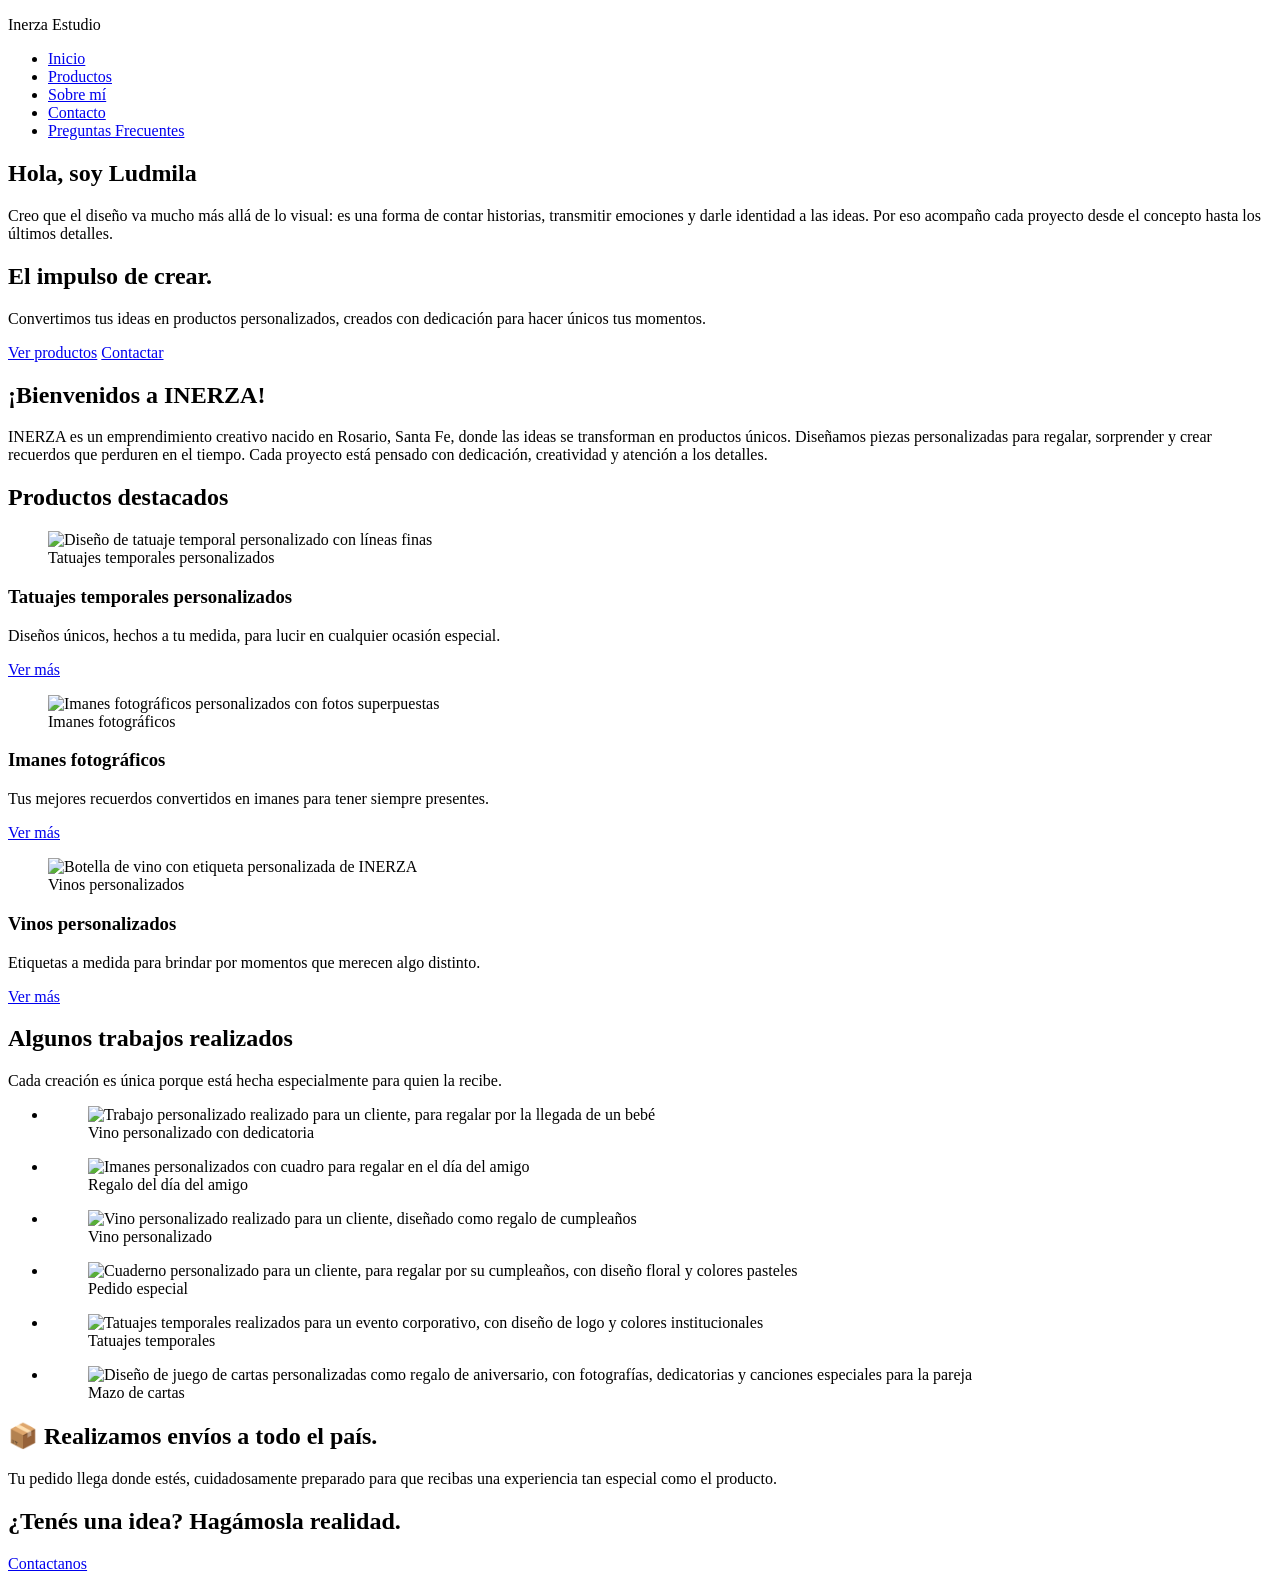
==== index.html @ 44decc6d "publicar en github" ====
<!DOCTYPE html>
<html lang="es">
<head>
  <meta charset="UTF-8">
  <meta name="viewport" content="width=device-width, initial-scale=1.0">
  <title>Inerza Estudio | Contacto</title>
  <meta name="description" content="Formas de contactar a Inerza Estudio.">
</head>
<body>

  <header>
    <p class="logo">Inerza Estudio</p>
    <nav>
      <ul>
        <li><a href="index.html">Inicio</a></li>
       <li><a href="pages/Productos.html">Productos</a></li>
       <li><a href="pages/Sobre mi.html">Sobre mí</a></li>
       <li><a href="pages/Contacto.html">Contacto</a></li>
      <li><a href="pages/Preguntas Frecuentes.html">Preguntas Frecuentes</a></li>
      </ul>
    </nav>
  </header>

  <main>

    <section id="presentación">
      <h1>Hola, soy Ludmila</h1>
      <p>Creo que el diseño va mucho más allá de lo visual: es una forma de contar historias, transmitir emociones y darle identidad a las ideas. Por eso acompaño cada proyecto desde el concepto hasta los últimos detalles.</p>
    </section>

   
  <!-- HERO -->
  <section id="hero">
    <h1>El impulso de crear.</h1>
    <p>Convertimos tus ideas en productos personalizados, creados con dedicación para hacer únicos tus momentos.</p>
    <a href="pages/productos.html">Ver productos</a>
    <a href="pages/contacto.html">Contactar</a>
  </section>
 
  <!-- BIENVENIDA -->
  <section id="bienvenida">
    <h2>¡Bienvenidos a INERZA!</h2>
    <p>INERZA es un emprendimiento creativo nacido en Rosario, Santa Fe, donde las ideas se transforman en productos únicos. Diseñamos piezas personalizadas para regalar, sorprender y crear recuerdos que perduren en el tiempo. Cada proyecto está pensado con dedicación, creatividad y atención a los detalles.</p>
  </section>
 
  <!-- PRODUCTOS DESTACADOS -->
  <section id="productos">
    <h2>Productos destacados</h2>
 
    <article>
      <figure>
        <img src="assets/img/producto-tatuajes.svg" alt="Diseño de tatuaje temporal personalizado con líneas finas">
        <figcaption>Tatuajes temporales personalizados</figcaption>
      </figure>
      <h3>Tatuajes temporales personalizados</h3>
      <p>Diseños únicos, hechos a tu medida, para lucir en cualquier ocasión especial.</p>
      <a href="pages/productos.html#tatuajes">Ver más</a>
    </article>
 
    <article>
      <figure>
        <img src="assets/img/producto-imanes.svg" alt="Imanes fotográficos personalizados con fotos superpuestas">
        <figcaption>Imanes fotográficos</figcaption>
      </figure>
      <h3>Imanes fotográficos</h3>
      <p>Tus mejores recuerdos convertidos en imanes para tener siempre presentes.</p>
      <a href="pages/productos.html#imanes">Ver más</a>
    </article>
 
    <article>
      <figure>
        <img src="assets/img/producto-vinos.svg" alt="Botella de vino con etiqueta personalizada de INERZA">
        <figcaption>Vinos personalizados</figcaption>
      </figure>
      <h3>Vinos personalizados</h3>
      <p>Etiquetas a medida para brindar por momentos que merecen algo distinto.</p>
      <a href="pages/productos.html#vinos">Ver más</a>
    </article>
  </section>
 
  <!-- TRABAJOS PERSONALIZADOS -->
  <section id="trabajos">
    <h2>Algunos trabajos realizados</h2>
    <p>Cada creación es única porque está hecha especialmente para quien la recibe.</p>
 
    <ul>
      <li>
        <figure>
          <img src="assets/img/trabajo-1.svg" alt="Trabajo personalizado realizado para un cliente, para regalar por la llegada de un bebé">
          <figcaption>Vino personalizado con dedicatoria</figcaption>
        </figure>
      </li>
      <li>
        <figure>
          <img src="assets/img/trabajo-2.svg" alt="Imanes personalizados con cuadro para regalar en el día del amigo">
          <figcaption>Regalo del día del amigo</figcaption>
        </figure>
      </li>
      <li>
        <figure>
          <img src="assets/img/trabajo-3.svg" alt="Vino personalizado realizado para un cliente, diseñado como regalo de cumpleaños">
          <figcaption>Vino personalizado</figcaption>
        </figure>
      </li>
      <li>
        <figure>
          <img src="assets/img/trabajo-4.svg" alt="Cuaderno personalizado para un cliente, para regalar por su cumpleaños, con diseño floral y colores pasteles">
          <figcaption>Pedido especial</figcaption>
        </figure>
      </li>
      <li>
        <figure>
          <img src="assets/img/trabajo-5.svg" alt="Tatuajes temporales realizados para un evento corporativo, con diseño de logo y colores institucionales">
          <figcaption>Tatuajes temporales</figcaption>
        </figure>
      </li>
      <li>
        <figure>
          <img src="assets/img/trabajo-6.svg" alt="Diseño de juego de cartas personalizadas como regalo de aniversario, con fotografías, dedicatorias y canciones especiales para la pareja">
          <figcaption>Mazo de cartas</figcaption>
        </figure>
      </li>
    </ul>
  </section>
 
  <!-- ENVIOS -->
  <section id="envios">
    <h2>📦 Realizamos envíos a todo el país.</h2>
    <p>Tu pedido llega donde estés, cuidadosamente preparado para que recibas una experiencia tan especial como el producto.</p>
  </section>
 
  <!-- LLAMADO A LA ACCION -->
  <section id="cta">
    <h2>¿Tenés una idea? Hagámosla realidad.</h2>
    <a href="./Contacto.html">Contactanos</a>
  </section>
 
</main>
 
  </footer>

</body>
</html>
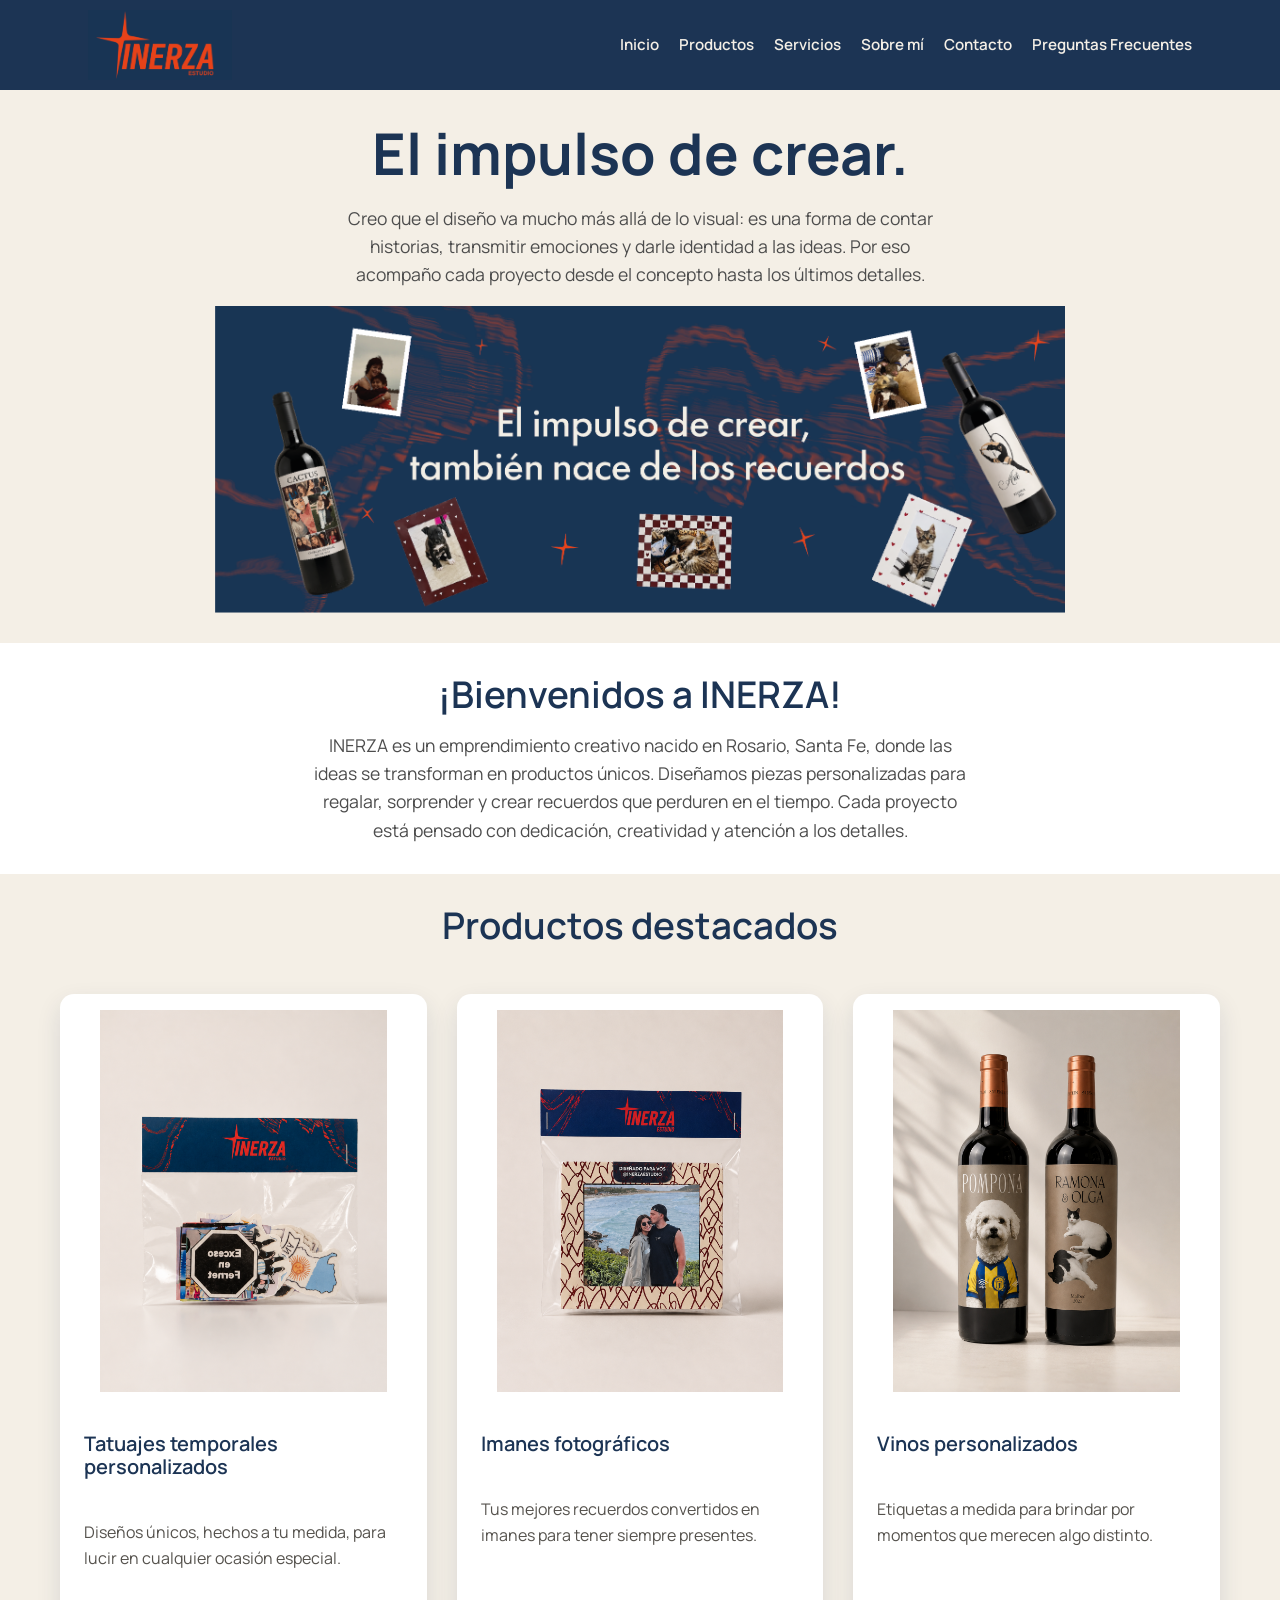
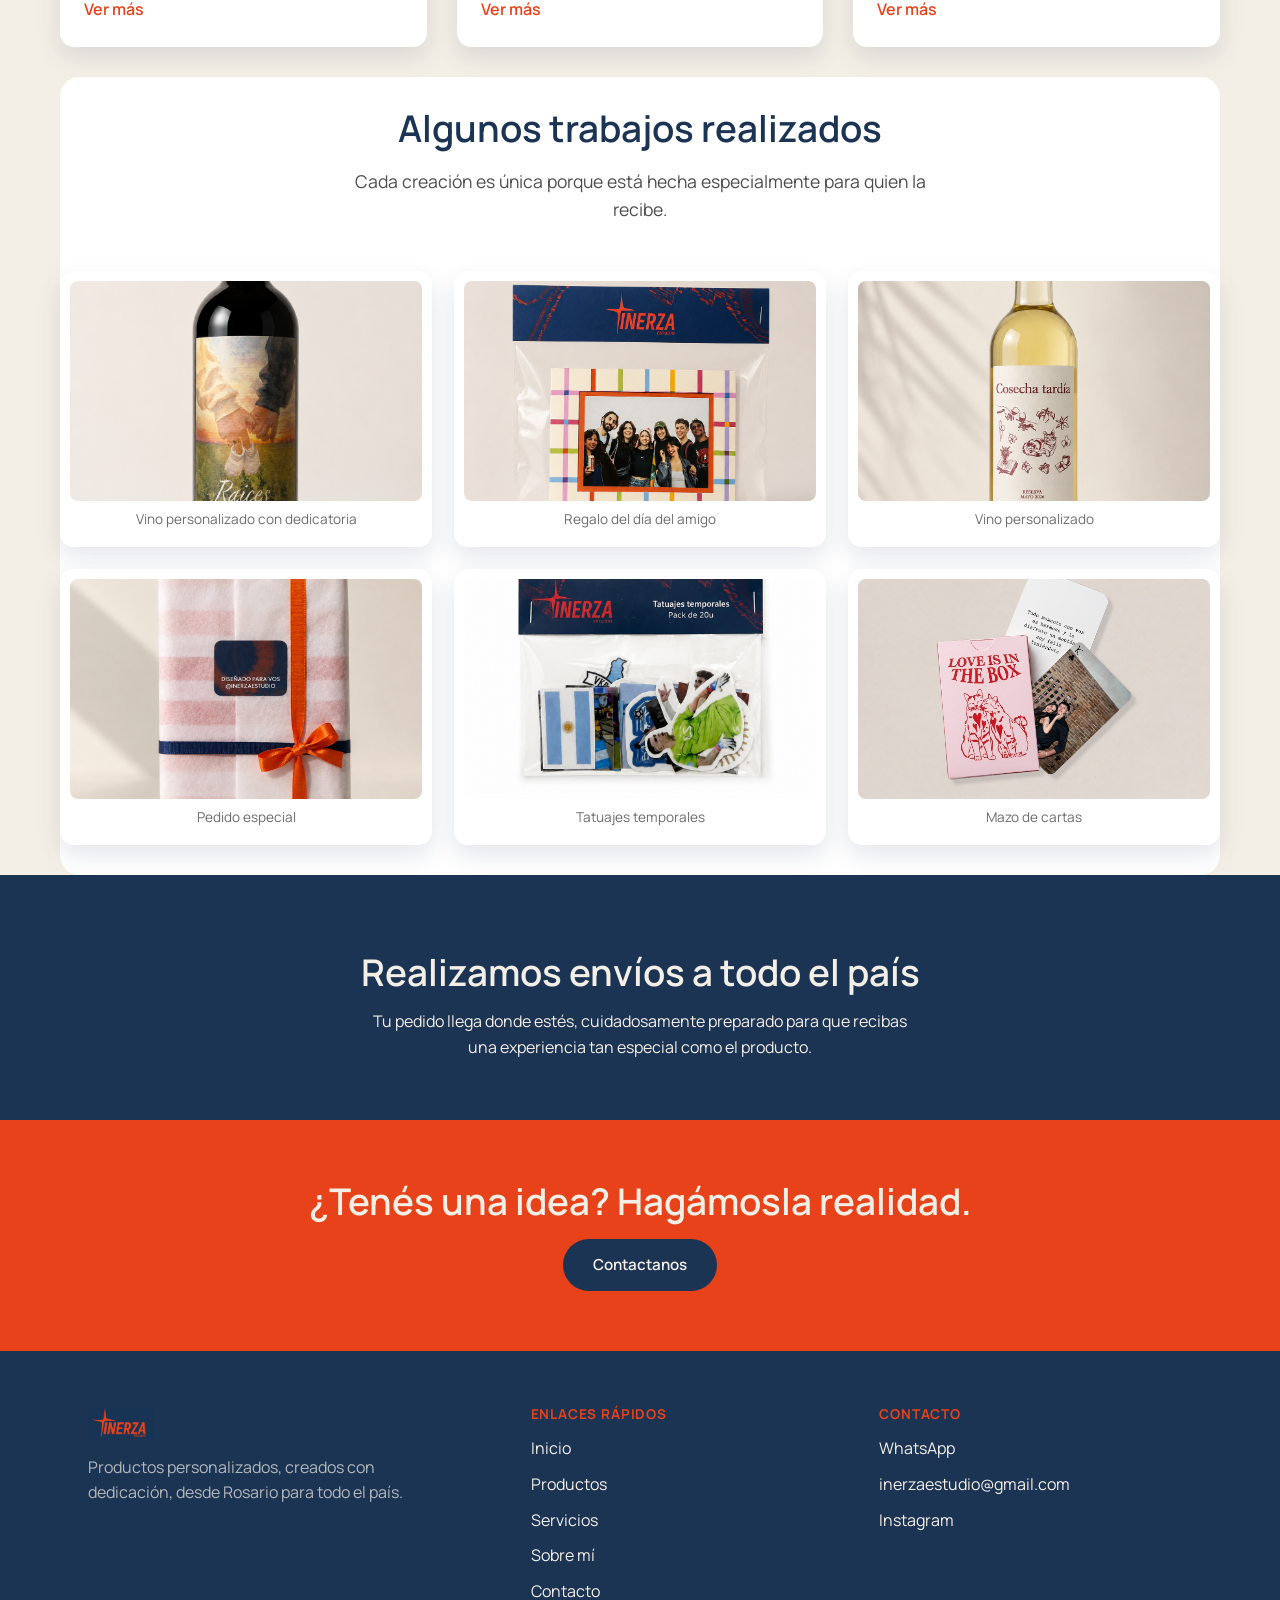
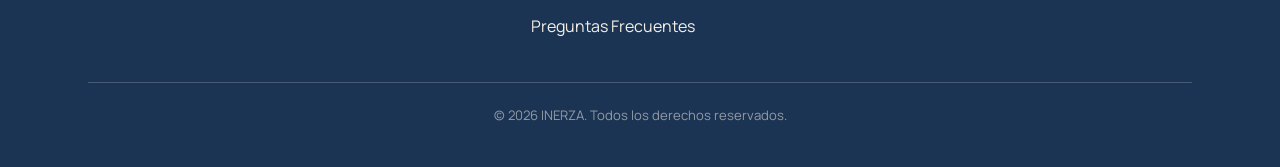
==== commit b4ccc697: "Publicar en GitHub" ====
--- a/index.html
+++ b/index.html
@@ -3,140 +3,194 @@
 <head>
   <meta charset="UTF-8">
   <meta name="viewport" content="width=device-width, initial-scale=1.0">
-  <title>Inerza Estudio | Contacto</title>
-  <meta name="description" content="Formas de contactar a Inerza Estudio.">
+  <title>INERZA | Inicio</title>
+  <meta name="description" content="INERZA Estudio: tatuajes temporales, imanes fotográficos y vinos personalizados, hechos a medida desde Rosario para todo el país.">
+  <link rel="stylesheet" href="styles/styles.css">
 </head>
 <body>
 
-  <header>
-    <p class="logo">Inerza Estudio</p>
-    <nav>
-      <ul>
-        <li><a href="index.html">Inicio</a></li>
-       <li><a href="pages/Productos.html">Productos</a></li>
-       <li><a href="pages/Sobre mi.html">Sobre mí</a></li>
-       <li><a href="pages/Contacto.html">Contacto</a></li>
-      <li><a href="pages/Preguntas Frecuentes.html">Preguntas Frecuentes</a></li>
-      </ul>
-    </nav>
+  <header class="encabezado">
+    <div class="envolvente">
+      <a href="index.html" class="logo">
+        <img src="assets/img/logo-inerza.png" alt="INERZA Estudio">
+      </a>
+
+      <nav class="nav-principal">
+        <ul>
+          <li><a href="index.html">Inicio</a></li>
+          <li><a href="pages/productos.html">Productos</a></li>
+          <li><a href="pages/servicios.html">Servicios</a></li>
+          <li><a href="pages/sobre-mi.html">Sobre mí</a></li>
+          <li><a href="pages/contacto.html">Contacto</a></li>
+          <li><a href="pages/preguntas-frecuentes.html">Preguntas Frecuentes</a></li>
+        </ul>
+      </nav>
+    </div>
   </header>
 
   <main>
 
-    <section id="presentación">
-      <h1>Hola, soy Ludmila</h1>
-      <p>Creo que el diseño va mucho más allá de lo visual: es una forma de contar historias, transmitir emociones y darle identidad a las ideas. Por eso acompaño cada proyecto desde el concepto hasta los últimos detalles.</p>
+    <!-- HERO -->
+    <section class="hero envolvente">
+      <h1 class="titulo-h1">El impulso de crear.</h1>
+      <p class="subtitulo">Creo que el diseño va mucho más allá de lo visual: es una forma de contar historias, transmitir emociones y darle identidad a las ideas. Por eso acompaño cada proyecto desde el concepto hasta los últimos detalles.</p>
+
+      <figure>
+        <img src="assets/img/banner-inerza.png" alt="Banner de INERZA Estudio, con ilustración de una mujer creativa y colorida">
+       
+      </figure>
     </section>
 
-   
-  <!-- HERO -->
-  <section id="hero">
-    <h1>El impulso de crear.</h1>
-    <p>Convertimos tus ideas en productos personalizados, creados con dedicación para hacer únicos tus momentos.</p>
-    <a href="pages/productos.html">Ver productos</a>
-    <a href="pages/contacto.html">Contactar</a>
-  </section>
- 
-  <!-- BIENVENIDA -->
-  <section id="bienvenida">
-    <h2>¡Bienvenidos a INERZA!</h2>
-    <p>INERZA es un emprendimiento creativo nacido en Rosario, Santa Fe, donde las ideas se transforman en productos únicos. Diseñamos piezas personalizadas para regalar, sorprender y crear recuerdos que perduren en el tiempo. Cada proyecto está pensado con dedicación, creatividad y atención a los detalles.</p>
-  </section>
- 
-  <!-- PRODUCTOS DESTACADOS -->
-  <section id="productos">
-    <h2>Productos destacados</h2>
- 
-    <article>
-      <figure>
-        <img src="assets/img/producto-tatuajes.svg" alt="Diseño de tatuaje temporal personalizado con líneas finas">
-        <figcaption>Tatuajes temporales personalizados</figcaption>
-      </figure>
-      <h3>Tatuajes temporales personalizados</h3>
-      <p>Diseños únicos, hechos a tu medida, para lucir en cualquier ocasión especial.</p>
-      <a href="pages/productos.html#tatuajes">Ver más</a>
-    </article>
- 
-    <article>
-      <figure>
-        <img src="assets/img/producto-imanes.svg" alt="Imanes fotográficos personalizados con fotos superpuestas">
-        <figcaption>Imanes fotográficos</figcaption>
-      </figure>
-      <h3>Imanes fotográficos</h3>
-      <p>Tus mejores recuerdos convertidos en imanes para tener siempre presentes.</p>
-      <a href="pages/productos.html#imanes">Ver más</a>
-    </article>
- 
-    <article>
-      <figure>
-        <img src="assets/img/producto-vinos.svg" alt="Botella de vino con etiqueta personalizada de INERZA">
-        <figcaption>Vinos personalizados</figcaption>
-      </figure>
-      <h3>Vinos personalizados</h3>
-      <p>Etiquetas a medida para brindar por momentos que merecen algo distinto.</p>
-      <a href="pages/productos.html#vinos">Ver más</a>
-    </article>
-  </section>
- 
-  <!-- TRABAJOS PERSONALIZADOS -->
-  <section id="trabajos">
-    <h2>Algunos trabajos realizados</h2>
-    <p>Cada creación es única porque está hecha especialmente para quien la recibe.</p>
- 
-    <ul>
-      <li>
-        <figure>
-          <img src="assets/img/trabajo-1.svg" alt="Trabajo personalizado realizado para un cliente, para regalar por la llegada de un bebé">
-          <figcaption>Vino personalizado con dedicatoria</figcaption>
-        </figure>
-      </li>
-      <li>
-        <figure>
-          <img src="assets/img/trabajo-2.svg" alt="Imanes personalizados con cuadro para regalar en el día del amigo">
-          <figcaption>Regalo del día del amigo</figcaption>
-        </figure>
-      </li>
-      <li>
-        <figure>
-          <img src="assets/img/trabajo-3.svg" alt="Vino personalizado realizado para un cliente, diseñado como regalo de cumpleaños">
-          <figcaption>Vino personalizado</figcaption>
-        </figure>
-      </li>
-      <li>
-        <figure>
-          <img src="assets/img/trabajo-4.svg" alt="Cuaderno personalizado para un cliente, para regalar por su cumpleaños, con diseño floral y colores pasteles">
-          <figcaption>Pedido especial</figcaption>
-        </figure>
-      </li>
-      <li>
-        <figure>
-          <img src="assets/img/trabajo-5.svg" alt="Tatuajes temporales realizados para un evento corporativo, con diseño de logo y colores institucionales">
-          <figcaption>Tatuajes temporales</figcaption>
-        </figure>
-      </li>
-      <li>
-        <figure>
-          <img src="assets/img/trabajo-6.svg" alt="Diseño de juego de cartas personalizadas como regalo de aniversario, con fotografías, dedicatorias y canciones especiales para la pareja">
-          <figcaption>Mazo de cartas</figcaption>
-        </figure>
-      </li>
-    </ul>
-  </section>
- 
-  <!-- ENVIOS -->
-  <section id="envios">
-    <h2>📦 Realizamos envíos a todo el país.</h2>
-    <p>Tu pedido llega donde estés, cuidadosamente preparado para que recibas una experiencia tan especial como el producto.</p>
-  </section>
- 
-  <!-- LLAMADO A LA ACCION -->
-  <section id="cta">
-    <h2>¿Tenés una idea? Hagámosla realidad.</h2>
-    <a href="./Contacto.html">Contactanos</a>
-  </section>
- 
-</main>
- 
+    <!-- BIENVENIDA -->
+    <section class="bienvenida">
+      <div class="envolvente">
+        <h2 class="titulo-h2">¡Bienvenidos a INERZA!</h2>
+        <p class="subtitulo">INERZA es un emprendimiento creativo nacido en Rosario, Santa Fe, donde las ideas se transforman en productos únicos. Diseñamos piezas personalizadas para regalar, sorprender y crear recuerdos que perduren en el tiempo. Cada proyecto está pensado con dedicación, creatividad y atención a los detalles.</p>
+      </div>
+    </section>
+
+    <!-- PRODUCTOS DESTACADOS -->
+    <section class="seccion envolvente">
+      <div class="seccion__encabezado">
+        <h2 class="titulo-h2">Productos destacados</h2>
+      </div>
+
+      <div class="tarjetas">
+        <article class="tarjeta">
+          <figure>
+            <img src="assets/img/producto-tatuajes.png" alt="Diseño de tatuaje temporal personalizado con líneas finas">
+          </figure>
+          <div class="tarjeta__cuerpo">
+            <h3 class="titulo-h3">Tatuajes temporales personalizados</h3>
+            <p>Diseños únicos, hechos a tu medida, para lucir en cualquier ocasión especial.</p>
+            <a href="pages/productos.html#tatuajes" class="enlace-vermas">Ver más</a>
+          </div>
+        </article>
+
+        <article class="tarjeta">
+          <figure>
+            <img src="assets/img/producto-imanes.png" alt="Imanes fotográficos personalizados con fotos superpuestas">
+          </figure>
+          <div class="tarjeta__cuerpo">
+            <h3 class="titulo-h3">Imanes fotográficos</h3>
+            <p>Tus mejores recuerdos convertidos en imanes para tener siempre presentes.</p>
+            <a href="pages/productos.html#imanes" class="enlace-vermas">Ver más</a>
+          </div>
+        </article>
+
+        <article class="tarjeta">
+          <figure>
+            <img src="assets/img/producto-vinos.png" alt="Botella de vino con etiqueta personalizada de INERZA">
+          </figure>
+          <div class="tarjeta__cuerpo">
+            <h3 class="titulo-h3">Vinos personalizados</h3>
+            <p>Etiquetas a medida para brindar por momentos que merecen algo distinto.</p>
+            <a href="pages/productos.html#vinos" class="enlace-vermas">Ver más</a>
+          </div>
+        </article>
+      </div>
+    </section>
+
+    <!-- TRABAJOS PERSONALIZADOS -->
+    <section class="seccion envolvente seccion--clara">
+      <div class="seccion__encabezado">
+        <h2 class="titulo-h2">Algunos trabajos realizados</h2>
+        <p class="subtitulo">Cada creación es única porque está hecha especialmente para quien la recibe.</p>
+      </div>
+
+      <ul class="galeria">
+        <li>
+          <figure>
+            <img src="assets/img/trabajo-1.png" alt="Trabajo personalizado realizado para un cliente, para regalar por la llegada de un bebé">
+            <figcaption>Vino personalizado con dedicatoria</figcaption>
+          </figure>
+        </li>
+        <li>
+          <figure>
+            <img src="assets/img/trabajo-2.png" alt="Imanes personalizados con cuadro para regalar en el día del amigo">
+            <figcaption>Regalo del día del amigo</figcaption>
+          </figure>
+        </li>
+        <li>
+          <figure>
+            <img src="assets/img/trabajo-3.png" alt="Vino personalizado realizado para un cliente, diseñado como regalo de cumpleaños">
+            <figcaption>Vino personalizado</figcaption>
+          </figure>
+        </li>
+        <li>
+          <figure>
+            <img src="assets/img/trabajo-4.png" alt="Cuaderno personalizado para un cliente, para regalar por su cumpleaños, con diseño floral y colores pasteles">
+            <figcaption>Pedido especial</figcaption>
+          </figure>
+        </li>
+        <li>
+          <figure>
+            <img src="assets/img/trabajo-5.png" alt="Tatuajes temporales realizados para un cumpleaños">
+            <figcaption>Tatuajes temporales</figcaption>
+          </figure>
+        </li>
+        <li>
+          <figure>
+            <img src="assets/img/trabajo-6.png" alt="Diseño de juego de cartas personalizadas como regalo de aniversario, con fotografías, dedicatorias y canciones especiales para la pareja">
+            <figcaption>Mazo de cartas</figcaption>
+          </figure>
+        </li>
+      </ul>
+    </section>
+
+    <!-- ENVIOS -->
+    <section class="franja franja--primaria">
+      <div class="envolvente">
+        <img class="icono-franja" src="assets/img/icon-envio.png" alt="">
+        <h2 class="titulo-h2">Realizamos envíos a todo el país</h2>
+        <p>Tu pedido llega donde estés, cuidadosamente preparado para que recibas una experiencia tan especial como el producto.</p>
+      </div>
+    </section>
+
+    <!-- LLAMADO A LA ACCION -->
+    <section class="franja franja--secundaria">
+      <div class="envolvente">
+        <h2 class="titulo-h2">¿Tenés una idea? Hagámosla realidad.</h2>
+        <a href="pages/contacto.html" class="boton boton-invertido">Contactanos</a>
+      </div>
+    </section>
+
+  </main>
+
+  <footer class="pie">
+    <div class="envolvente">
+      <div class="pie__grid">
+        <div>
+          <div class="pie__marca">
+            <img src="assets/img/logo-inerza.png" alt="INERZA Estudio">
+          </div>
+          <p class="pie__lema">Productos personalizados, creados con dedicación, desde Rosario para todo el país.</p>
+        </div>
+
+        <div>
+          <h3>Enlaces rápidos</h3>
+          <ul>
+            <li><a href="index.html">Inicio</a></li>
+            <li><a href="pages/productos.html">Productos</a></li>
+            <li><a href="pages/servicios.html">Servicios</a></li>
+            <li><a href="pages/sobre-mi.html">Sobre mí</a></li>
+            <li><a href="pages/contacto.html">Contacto</a></li>
+            <li><a href="pages/preguntas-frecuentes.html">Preguntas Frecuentes</a></li>
+          </ul>
+        </div>
+
+        <div>
+          <h3>Contacto</h3>
+          <ul>
+            <li><a href="https://wa.me/5493412531684" target="_blank" rel="noopener">WhatsApp</a></li>
+            <li><a href="mailto:inerzaestudio@gmail.com">inerzaestudio@gmail.com</a></li>
+            <li><a href="https://instagram.com/inerzaestudio" target="_blank" rel="noopener">Instagram</a></li>
+          </ul>
+        </div>
+      </div>
+
+      <p class="pie__copy">&copy; 2026 INERZA. Todos los derechos reservados.</p>
+    </div>
   </footer>
 
 </body>
--- a/styles/styles.css
+++ b/styles/styles.css
@@ -0,0 +1,625 @@
+/* ==========================================================================
+   INERZA — Hoja de estilos
+   Paleta: azul #1c3454 (primario) / naranja #e7421a (secundario) / crema #F4EFE6 (acento)
+   Tipografía: Manrope (variable) — pesos 400 / 600 / 700
+   ========================================================================== */
+
+@import url('https://fonts.googleapis.com/css2?family=Manrope:wght@400;600;700&display=swap');
+
+/* ==========================================================================
+   1. Variables y reset
+   ========================================================================== */
+
+:root{
+  --color-primario: #1c3454;
+  --color-secundario: #e7421a;
+  --color-acento: #F4EFE6;
+  --color-texto: #2a2a2a;
+  --color-texto-claro: #f4efe6;
+
+  --fuente-base: 'Manrope', sans-serif;
+
+  --radio: 14px;
+  --sombra: 0 10px 24px rgba(28, 52, 84, 0.12);
+  --ancho-maximo: 1160px;
+}
+
+*{
+  box-sizing: border-box;
+}
+
+body{
+  margin: 0;
+  font-family: var(--fuente-base);
+  font-weight: 400;
+  color: var(--color-texto);
+  background-color: var(--color-acento);
+  line-height: 1.6;
+}
+
+img{
+  max-width: 100%;
+  display: block;
+}
+
+a{
+  color: inherit;
+  text-decoration: none;
+}
+
+ul{
+  list-style: none;
+  margin: 0;
+  padding: 0;
+}
+
+.envolvente{
+  max-width: var(--ancho-maximo);
+  margin: 0 auto;
+  padding: 0 28px;
+}
+
+/* ==========================================================================
+   2. Tipografía / jerarquía
+   ========================================================================== */
+
+h1, h2, h3{
+  font-family: var(--fuente-base);
+  color: var(--color-primario);
+  margin: 0 0 16px;
+  line-height: 1.15;
+}
+
+.titulo-h1{
+  font-size: clamp(2.4rem, 5vw, 3.6rem);
+  font-weight: 700;
+}
+
+.titulo-h2{
+  font-size: clamp(1.7rem, 3.5vw, 2.3rem);
+  font-weight: 600;
+}
+
+.titulo-h3{
+  font-size: 1.25rem;
+  font-weight: 600;
+}
+
+.subtitulo{
+  font-size: 1.1rem;
+  font-weight: 400;
+  color: #4d4d4d;
+  max-width: 55ch;
+  margin-left: auto;
+  margin-right: auto;
+}
+
+p{
+  font-weight: 400;
+  font-size: 1rem;
+}
+
+/* ==========================================================================
+   3. Botones
+   ========================================================================== */
+
+.boton{
+  display: inline-block;
+  padding: 14px 30px;
+  border-radius: 999px;
+  font-weight: 600;
+  font-size: 0.95rem;
+  transition: transform 0.15s ease;
+}
+
+.boton:hover{
+  transform: translateY(-2px);
+}
+
+.boton-primario{
+  background-color: var(--color-secundario);
+  color: var(--color-texto-claro);
+}
+
+.boton-secundario{
+  background-color: transparent;
+  border: 2px solid var(--color-primario);
+  color: var(--color-primario);
+}
+
+/* ==========================================================================
+   4. Header
+   ========================================================================== */
+
+.encabezado{
+  background-color: var(--color-primario);
+  padding: 10px 0;
+  position: sticky;
+  top: 0;
+  z-index: 10;
+}
+
+.logo img{
+  height: 70px;
+}
+
+.encabezado .envolvente{
+  display: flex;
+  align-items: center;
+  justify-content: space-between;
+  flex-wrap: wrap;
+  gap: 10px;
+}
+
+
+
+.nav-principal ul{
+  display: flex;
+  gap: 20px;
+  flex-wrap: wrap;
+}
+
+.nav-principal a{
+  color: var(--color-texto-claro);
+  font-weight: 600;
+  font-size: 0.95rem;
+}
+
+.nav-principal a:hover{
+  color: var(--color-secundario);
+}
+
+/* ==========================================================================
+   5. Hero
+   ========================================================================== */
+
+.hero{
+  padding: 30px 0;
+  text-align: center;
+}
+
+.hero__botones{
+  display: flex;
+  justify-content: center;
+  gap: 16px;
+  flex-wrap: wrap;
+  margin-top: 26px;
+}
+
+.hero figure{
+  margin: 10px auto 0;
+  max-width: 850px;
+}
+
+.hero figcaption{
+  text-align: center;
+  font-size: 0.9rem;
+  color: #6b6b6b;
+  margin-top: 10px;
+}
+
+/* ==========================================================================
+   6. Bienvenida
+   ========================================================================== */
+
+.bienvenida{
+  background-color: #ffffff;
+  padding: 30px 0;
+  text-align: center;
+}
+
+.bienvenida p{
+  max-width: 60ch;
+  margin: 0 auto;
+}
+
+/* ==========================================================================
+   7. Secciones generales
+   ========================================================================== */
+
+.seccion{
+  padding: 30px 0;
+}
+
+.seccion__encabezado{
+  text-align: center;
+  max-width: 640px;
+  margin: 0 auto 48px;
+}
+
+.seccion--clara{
+  background-color: #ffffff;
+  border-radius: 20px;
+}
+
+.boton-invertido{
+  background-color: var(--color-primario);
+  color: var(--color-texto-claro);
+}
+
+/* ==========================================================================
+   8. Tarjetas (productos / servicios)
+   ========================================================================== */
+
+.tarjetas{
+  display: grid;
+  grid-template-columns: repeat(3, 1fr);
+  gap: 30px;
+}
+
+.tarjeta{
+  background-color: #ffffff;
+  border-radius: var(--radio);
+  overflow: hidden;
+  box-shadow: var(--sombra);
+  display: flex;
+  flex-direction: column;
+}
+
+.tarjeta--horizontal{
+  flex-direction: row;
+  align-items: center;
+  gap: 30px;
+}
+
+.tarjeta--horizontal figure{
+  flex: 0 0 260px;
+}
+
+.tarjeta--horizontal figure img{
+  border-radius: var(--radio) 0 0 var(--radio);
+  height: 100%;
+  object-fit: cover;
+}
+
+.tarjeta--horizontal .tarjeta__cuerpo{
+  padding-left: 0;
+}
+
+@media (max-width: 700px){
+  .tarjeta--horizontal{
+    flex-direction: column;
+  }
+
+  .tarjeta--horizontal figure{
+    flex: none;
+  }
+
+  .tarjeta--horizontal figure img{
+    border-radius: var(--radio) var(--radio) 0 0;
+  }
+}
+
+.tarjeta__cuerpo{
+  padding: 24px;
+  display: flex;
+  flex-direction: column;
+  gap: 10px;
+  flex: 1;
+}
+
+.tarjeta__cuerpo p{
+  color: #55524d;
+  flex: 1;
+}
+
+.enlace-vermas{
+  color: var(--color-secundario);
+  font-weight: 600;
+}
+
+.enlace-vermas:hover{
+  text-decoration: underline;
+}
+
+/* ==========================================================================
+   9. Galería de trabajos
+   ========================================================================== */
+
+.galeria{
+  display: grid;
+  grid-template-columns: repeat(3, 1fr);
+  gap: 22px;
+}
+
+.galeria figure{
+  background: #ffffff;
+  padding: 10px 10px 16px;
+  border-radius: var(--radio);
+  box-shadow: var(--sombra);
+  margin: 0;
+  transition: box-shadow 0.3s ease;
+}
+
+.galeria figure img{
+  width: 100%;
+  height: 220px;
+  object-fit: cover;
+  border-radius: 8px;
+  transition: height 0.3s ease, object-fit 0.3s ease, background-color 0.3s ease;
+}
+
+.galeria li:hover figure{
+  box-shadow: 0 16px 32px rgba(28, 52, 84, 0.25);
+}
+
+.galeria li:hover figure img{
+  height: 320px;
+  object-fit: contain;
+  background-color: var(--color-acento);
+}
+
+.galeria figcaption{
+  text-align: center;
+  font-size: 0.85rem;
+  color: #6b6b6b;
+  margin-top: 8px;
+}
+
+/* ==========================================================================
+   10. Franja destacada (envíos / CTA)
+   ========================================================================== */
+
+.franja{
+  padding: 60px 0;
+  text-align: center;
+}
+
+.franja--secundaria{
+  background-color: var(--color-secundario);
+  color: var(--color-texto-claro);
+}
+
+.franja--secundaria h2{
+  color: var(--color-texto-claro);
+}
+
+.franja--primaria{
+  background-color: var(--color-primario);
+  color: var(--color-texto-claro);
+}
+
+.franja--primaria h2{
+  color: var(--color-texto-claro);
+}
+
+.franja p{
+  max-width: 55ch;
+  margin: 14px auto 0;
+}
+
+.icono-franja{
+  width: 50px;
+  margin: 0 auto 16px;
+}
+
+/* ==========================================================================
+   11. Contacto
+   ========================================================================== */
+
+.contacto-lista{
+  display: grid;
+  gap: 24px;
+  margin-top: 32px;
+}
+
+.contacto-item{
+  background-color: #ffffff;
+  border-radius: var(--radio);
+  padding: 24px;
+  box-shadow: var(--sombra);
+}
+
+.contacto-item a{
+  color: var(--color-secundario);
+  font-weight: 600;
+}
+
+/* ==========================================================================
+   12. Footer
+   ========================================================================== */
+
+.pie{
+  background-color: var(--color-primario);
+  color: var(--color-texto-claro);
+  padding: 56px 0 28px;
+}
+
+.pie__grid{
+  display: grid;
+  grid-template-columns: 1.3fr 1fr 1fr;
+  gap: 36px;
+  padding-bottom: 32px;
+  border-bottom: 1px solid rgba(244,239,230,0.2);
+}
+
+.pie__marca{
+  display: flex;
+  align-items: center;
+  gap: 10px;
+  margin-bottom: 14px;
+}
+
+.pie__marca img{
+  height: 32px;
+}
+
+.pie__lema{
+  color: rgba(244,239,230,0.7);
+  max-width: 32ch;
+}
+
+.pie h3{
+  color: var(--color-secundario);
+  font-size: 0.85rem;
+  text-transform: uppercase;
+  letter-spacing: 0.06em;
+  margin-bottom: 14px;
+}
+
+.pie ul li{
+  margin-bottom: 10px;
+}
+
+.pie ul a:hover{
+  text-decoration: underline;
+}
+
+.pie__copy{
+  text-align: center;
+  font-size: 0.82rem;
+  color: rgba(244,239,230,0.55);
+  margin-top: 22px;
+}
+
+/* ==========================================================================
+   13. Responsive
+   ========================================================================== */
+
+@media (max-width: 900px){
+  .tarjetas{
+    grid-template-columns: 1fr 1fr;
+  }
+
+  .pie__grid{
+    grid-template-columns: 1fr 1fr;
+  }
+}
+
+@media (max-width: 640px){
+  .nav-principal ul{
+    gap: 16px;
+  }
+
+  .tarjetas{
+    grid-template-columns: 1fr;
+  }
+
+  .pie__grid{
+    grid-template-columns: 1fr;
+  }
+}
+
+
+/* ==========================================================================
+   14. FAQ — bloques temáticos
+   ========================================================================== */
+
+.faq-bloque{
+  margin-bottom: 48px;
+}
+
+.faq-bloque__titulo{
+  display: flex;
+  align-items: center;
+  gap: 14px;
+  margin-bottom: 20px;
+}
+
+.faq-bloque__titulo .icono-franja{
+  margin: 0;
+  width: 40px;
+}
+
+.faq-bloque__titulo h2{
+  margin: 0;
+}
+
+
+.faq-bloque details{
+  background-color: #ffffff;
+  border-radius: var(--radio);
+  box-shadow: var(--sombra);
+  padding: 18px 24px;
+  margin-bottom: 14px;
+}
+
+.faq-bloque summary{
+  font-weight: 600;
+  color: var(--color-primario);
+  cursor: pointer;
+}
+
+.faq-bloque details p{
+  margin-top: 12px;
+  color: #55524d;
+}
+
+/* ==========================================================================
+   15. Servicios — lista
+   ========================================================================== */
+
+.servicios-lista{
+  display: flex;
+  flex-direction: column;
+}
+
+.servicio-item{
+  display: flex;
+  align-items: flex-start;
+  gap: 28px;
+  padding: 32px 0;
+  border-bottom: 1px solid rgba(28, 52, 84, 0.12);
+}
+
+.servicio-item:first-child{
+  padding-top: 0;
+}
+
+.servicio-item:last-child{
+  border-bottom: none;
+}
+
+.servicio-item__numero{
+  font-family: var(--fuente-base);
+  font-weight: 700;
+  font-size: 4rem;
+  color: var(--color-secundario);
+  flex: 0 0 auto;
+  min-width: 90px;
+  line-height: 1;
+}
+
+.servicio-item__texto p{
+  color: #55524d;
+  max-width: 60ch;
+}
+
+@media (max-width: 640px){
+  .servicio-item{
+    gap: 16px;
+  }
+}
+
+/* ==========================================================================
+   16. Sobre mí
+   ========================================================================== */
+
+.sobre-mi{
+  max-width: 700px;
+  margin: 0 auto;
+  padding: 48px 0;
+  background-color: var(--color-acento);
+  border-left: 6px solid var(--color-secundario);
+}
+
+.sobre-mi .tarjeta__cuerpo{
+  max-width: 65ch;
+  margin: 0 auto;
+  padding: 0 8px;
+}
+
+.sobre-mi h2{
+  text-align: center;
+}
+
+.sobre-mi .sobre-mi__lema{
+  font-style: italic;
+  font-weight: 600;
+  font-size: 1.3rem;
+  color: var(--color-primario);
+  text-align: center;
+  margin-top: 32px;
+  padding-top: 24px;
+  border-top: 1px solid rgba(28, 52, 84, 0.15);
+}
